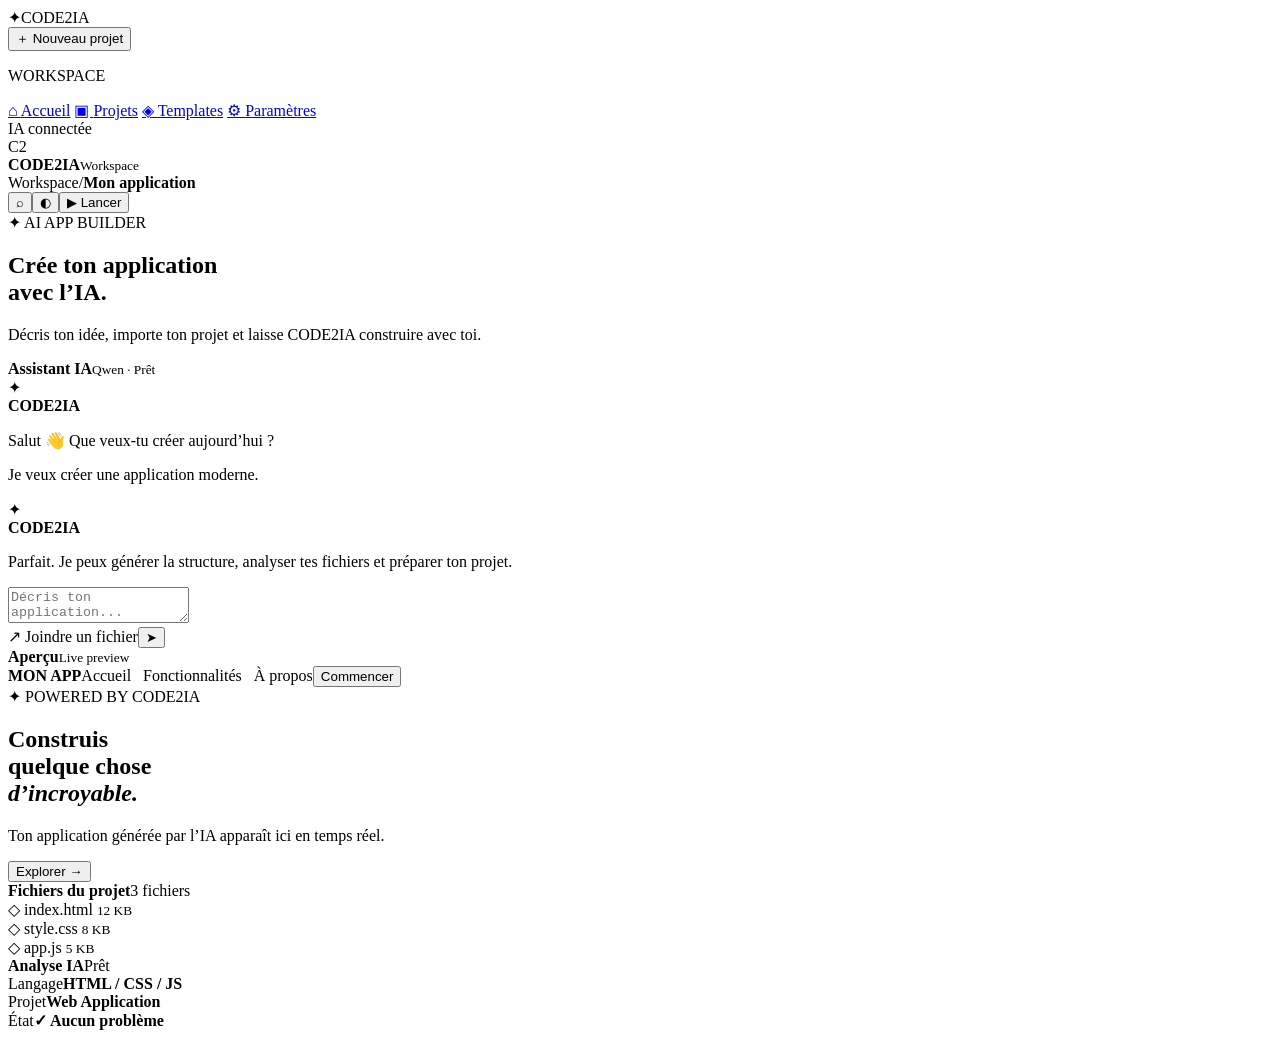
==== interface/index.html @ 7f8b7b65 "feat: add CODE2IA modern interface HTML" ====
<!DOCTYPE html>
<html lang="fr">
<head>
  <meta charset="UTF-8">
  <meta name="viewport" content="width=device-width, initial-scale=1.0">
  <title>CODE2IA — AI App Builder</title>
  <link rel="stylesheet" href="style.css">
</head>
<body>
  <div class="app-shell">
    <aside class="sidebar">
      <div class="brand"><span class="brand-mark">✦</span><span>CODE2IA</span></div>
      <button class="new-project">＋ Nouveau projet</button>
      <nav>
        <p class="nav-label">WORKSPACE</p>
        <a class="nav-item active" href="#">⌂ <span>Accueil</span></a>
        <a class="nav-item" href="#">▣ <span>Projets</span></a>
        <a class="nav-item" href="#">◈ <span>Templates</span></a>
        <a class="nav-item" href="#">⚙ <span>Paramètres</span></a>
      </nav>
      <div class="sidebar-bottom">
        <div class="status"><span></span> IA connectée</div>
        <div class="user"><div class="avatar">C2</div><div><strong>CODE2IA</strong><small>Workspace</small></div></div>
      </div>
    </aside>

    <main class="main">
      <header class="topbar">
        <div><span class="muted">Workspace</span><span class="slash">/</span><strong>Mon application</strong></div>
        <div class="top-actions"><button class="icon-btn">⌕</button><button class="icon-btn">◐</button><button class="run-btn">▶ Lancer</button></div>
      </header>

      <section class="hero">
        <div class="eyebrow">✦ AI APP BUILDER</div>
        <h1>Crée ton application<br><span>avec l’IA.</span></h1>
        <p>Décris ton idée, importe ton projet et laisse CODE2IA construire avec toi.</p>
      </section>

      <section class="workspace-grid">
        <div class="panel chat-panel">
          <div class="panel-head"><div><strong>Assistant IA</strong><small>Qwen · Prêt</small></div><span class="online-dot"></span></div>
          <div class="messages">
            <div class="message ai"><div class="mini-avatar">✦</div><div><strong>CODE2IA</strong><p>Salut 👋 Que veux-tu créer aujourd’hui ?</p></div></div>
            <div class="message user-message"><p>Je veux créer une application moderne.</p></div>
            <div class="message ai"><div class="mini-avatar">✦</div><div><strong>CODE2IA</strong><p>Parfait. Je peux générer la structure, analyser tes fichiers et préparer ton projet.</p></div></div>
          </div>
          <div class="prompt-box"><textarea placeholder="Décris ton application..." rows="2"></textarea><div class="prompt-footer"><span>↗ Joindre un fichier</span><button class="send">➤</button></div></div>
        </div>

        <div class="panel preview-panel">
          <div class="panel-head"><div><strong>Aperçu</strong><small>Live preview</small></div><div class="window-dots"><i></i><i></i><i></i></div></div>
          <div class="preview-screen">
            <div class="mock-nav"><b>MON APP</b><span>Accueil&nbsp;&nbsp; Fonctionnalités&nbsp;&nbsp; À propos</span><button>Commencer</button></div>
            <div class="mock-content"><div class="mock-badge">✦ POWERED BY CODE2IA</div><h2>Construis<br>quelque chose<br><em>d’incroyable.</em></h2><p>Ton application générée par l’IA apparaît ici en temps réel.</p><button class="mock-button">Explorer →</button></div>
          </div>
        </div>
      </section>

      <section class="bottom-grid">
        <div class="panel files-panel"><div class="panel-head"><strong>Fichiers du projet</strong><span>3 fichiers</span></div><div class="file-row"><span>◇</span> index.html <small>12 KB</small></div><div class="file-row"><span>◇</span> style.css <small>8 KB</small></div><div class="file-row"><span>◇</span> app.js <small>5 KB</small></div></div>
        <div class="panel analysis-panel"><div class="panel-head"><strong>Analyse IA</strong><span class="badge">Prêt</span></div><div class="analysis-line"><span>Langage</span><b>HTML / CSS / JS</b></div><div class="analysis-line"><span>Projet</span><b>Web Application</b></div><div class="analysis-line"><span>État</span><b class="success">✓ Aucun problème</b></div></div>
      </section>
    </main>
  </div>
</body>
</html>
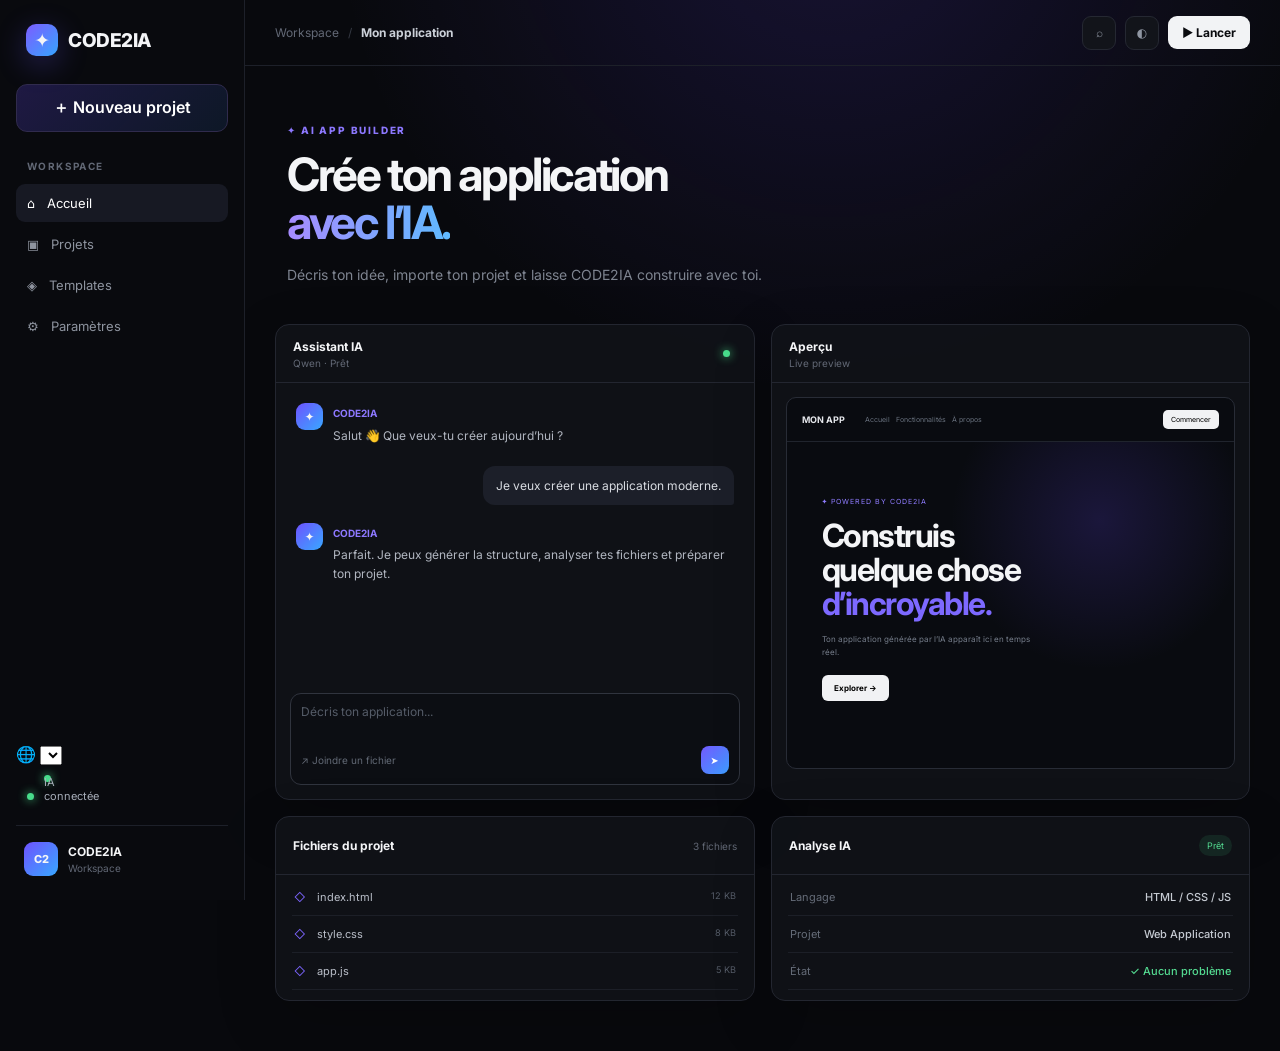
==== commit de587184: "feat: add language selector to interface" ====
--- a/interface/index.html
+++ b/interface/index.html
@@ -10,57 +10,59 @@
   <div class="app-shell">
     <aside class="sidebar">
       <div class="brand"><span class="brand-mark">✦</span><span>CODE2IA</span></div>
-      <button class="new-project">＋ Nouveau projet</button>
+      <button class="new-project" data-i18n="newProject">＋ Nouveau projet</button>
       <nav>
-        <p class="nav-label">WORKSPACE</p>
-        <a class="nav-item active" href="#">⌂ <span>Accueil</span></a>
-        <a class="nav-item" href="#">▣ <span>Projets</span></a>
-        <a class="nav-item" href="#">◈ <span>Templates</span></a>
-        <a class="nav-item" href="#">⚙ <span>Paramètres</span></a>
+        <p class="nav-label" data-i18n="workspace">WORKSPACE</p>
+        <a class="nav-item active" href="#">⌂ <span data-i18n="home">Accueil</span></a>
+        <a class="nav-item" href="#">▣ <span data-i18n="projects">Projets</span></a>
+        <a class="nav-item" href="#">◈ <span data-i18n="templates">Templates</span></a>
+        <a class="nav-item" href="#">⚙ <span data-i18n="settings">Paramètres</span></a>
       </nav>
       <div class="sidebar-bottom">
-        <div class="status"><span></span> IA connectée</div>
+        <div class="language-control">🌐 <select id="language-select" aria-label="Language"></select></div>
+        <div class="status"><span></span> <span data-i18n="connected">IA connectée</span></div>
         <div class="user"><div class="avatar">C2</div><div><strong>CODE2IA</strong><small>Workspace</small></div></div>
       </div>
     </aside>
 
     <main class="main">
       <header class="topbar">
-        <div><span class="muted">Workspace</span><span class="slash">/</span><strong>Mon application</strong></div>
-        <div class="top-actions"><button class="icon-btn">⌕</button><button class="icon-btn">◐</button><button class="run-btn">▶ Lancer</button></div>
+        <div><span class="muted" data-i18n="ws">Workspace</span><span class="slash">/</span><strong data-i18n="app">Mon application</strong></div>
+        <div class="top-actions"><button class="icon-btn">⌕</button><button class="icon-btn">◐</button><button class="run-btn" data-i18n="launch">▶ Lancer</button></div>
       </header>
 
       <section class="hero">
-        <div class="eyebrow">✦ AI APP BUILDER</div>
-        <h1>Crée ton application<br><span>avec l’IA.</span></h1>
-        <p>Décris ton idée, importe ton projet et laisse CODE2IA construire avec toi.</p>
+        <div class="eyebrow" data-i18n="eyebrow">✦ AI APP BUILDER</div>
+        <h1 data-i18n-title>Crée ton application<br><span>avec l’IA.</span></h1>
+        <p data-i18n="subtitle">Décris ton idée, importe ton projet et laisse CODE2IA construire avec toi.</p>
       </section>
 
       <section class="workspace-grid">
         <div class="panel chat-panel">
-          <div class="panel-head"><div><strong>Assistant IA</strong><small>Qwen · Prêt</small></div><span class="online-dot"></span></div>
+          <div class="panel-head"><div><strong data-i18n="assistant">Assistant IA</strong><small data-i18n="ready">Qwen · Prêt</small></div><span class="online-dot"></span></div>
           <div class="messages">
-            <div class="message ai"><div class="mini-avatar">✦</div><div><strong>CODE2IA</strong><p>Salut 👋 Que veux-tu créer aujourd’hui ?</p></div></div>
-            <div class="message user-message"><p>Je veux créer une application moderne.</p></div>
-            <div class="message ai"><div class="mini-avatar">✦</div><div><strong>CODE2IA</strong><p>Parfait. Je peux générer la structure, analyser tes fichiers et préparer ton projet.</p></div></div>
+            <div class="message ai"><div class="mini-avatar">✦</div><div><strong>CODE2IA</strong><p data-i18n="hello">Salut 👋 Que veux-tu créer aujourd’hui ?</p></div></div>
+            <div class="message user-message"><p data-i18n="userExample">Je veux créer une application moderne.</p></div>
+            <div class="message ai"><div class="mini-avatar">✦</div><div><strong>CODE2IA</strong><p data-i18n="answer">Parfait. Je peux générer la structure, analyser tes fichiers et préparer ton projet.</p></div></div>
           </div>
-          <div class="prompt-box"><textarea placeholder="Décris ton application..." rows="2"></textarea><div class="prompt-footer"><span>↗ Joindre un fichier</span><button class="send">➤</button></div></div>
+          <div class="prompt-box"><textarea data-i18n-placeholder="prompt" placeholder="Décris ton application..." rows="2"></textarea><div class="prompt-footer"><span data-i18n="attach">↗ Joindre un fichier</span><button class="send">➤</button></div></div>
         </div>
 
         <div class="panel preview-panel">
-          <div class="panel-head"><div><strong>Aperçu</strong><small>Live preview</small></div><div class="window-dots"><i></i><i></i><i></i></div></div>
+          <div class="panel-head"><div><strong data-i18n="preview">Aperçu</strong><small data-i18n="live">Live preview</small></div><div class="window-dots"><i></i><i></i><i></i></div></div>
           <div class="preview-screen">
-            <div class="mock-nav"><b>MON APP</b><span>Accueil&nbsp;&nbsp; Fonctionnalités&nbsp;&nbsp; À propos</span><button>Commencer</button></div>
-            <div class="mock-content"><div class="mock-badge">✦ POWERED BY CODE2IA</div><h2>Construis<br>quelque chose<br><em>d’incroyable.</em></h2><p>Ton application générée par l’IA apparaît ici en temps réel.</p><button class="mock-button">Explorer →</button></div>
+            <div class="mock-nav"><b>MON APP</b><span>Accueil&nbsp;&nbsp; Fonctionnalités&nbsp;&nbsp; À propos</span><button data-i18n="start">Commencer</button></div>
+            <div class="mock-content"><div class="mock-badge" data-i18n="powered">✦ POWERED BY CODE2IA</div><h2 data-i18n-mock-title>Construis<br>quelque chose<br><em>d’incroyable.</em></h2><p data-i18n="mockText">Ton application générée par l’IA apparaît ici en temps réel.</p><button class="mock-button" data-i18n="explore">Explorer →</button></div>
           </div>
         </div>
       </section>
 
       <section class="bottom-grid">
-        <div class="panel files-panel"><div class="panel-head"><strong>Fichiers du projet</strong><span>3 fichiers</span></div><div class="file-row"><span>◇</span> index.html <small>12 KB</small></div><div class="file-row"><span>◇</span> style.css <small>8 KB</small></div><div class="file-row"><span>◇</span> app.js <small>5 KB</small></div></div>
-        <div class="panel analysis-panel"><div class="panel-head"><strong>Analyse IA</strong><span class="badge">Prêt</span></div><div class="analysis-line"><span>Langage</span><b>HTML / CSS / JS</b></div><div class="analysis-line"><span>Projet</span><b>Web Application</b></div><div class="analysis-line"><span>État</span><b class="success">✓ Aucun problème</b></div></div>
+        <div class="panel files-panel"><div class="panel-head"><strong data-i18n="files">Fichiers du projet</strong><span data-i18n="fileCount">3 fichiers</span></div><div class="file-row"><span>◇</span> index.html <small>12 KB</small></div><div class="file-row"><span>◇</span> style.css <small>8 KB</small></div><div class="file-row"><span>◇</span> app.js <small>5 KB</small></div></div>
+        <div class="panel analysis-panel"><div class="panel-head"><strong data-i18n="analysis">Analyse IA</strong><span class="badge" data-i18n="ready">Prêt</span></div><div class="analysis-line"><span data-i18n="language">Langage</span><b>HTML / CSS / JS</b></div><div class="analysis-line"><span data-i18n="project">Projet</span><b data-i18n="webApp">Web Application</b></div><div class="analysis-line"><span data-i18n="state">État</span><b class="success" data-i18n="noProblem">✓ Aucun problème</b></div></div>
       </section>
     </main>
   </div>
+  <script src="i18n.js"></script>
 </body>
 </html>
--- a/interface/style.css
+++ b/interface/style.css
@@ -0,0 +1,6 @@
+@import url('https://fonts.googleapis.com/css2?family=Inter:wght@400;500;600;700;800&display=swap');
+
+*{box-sizing:border-box;margin:0;padding:0}html,body{min-height:100%;font-family:Inter,system-ui,sans-serif;background:#08090d;color:#f4f5f7}body{overflow-x:hidden}.app-shell{min-height:100vh;display:flex;background:radial-gradient(circle at 65% -10%,rgba(105,70,255,.16),transparent 35%),#08090d}.sidebar{width:245px;min-height:100vh;padding:24px 16px;border-right:1px solid #1d2029;background:rgba(10,11,16,.86);display:flex;flex-direction:column;position:fixed;left:0;top:0;bottom:0}.brand{display:flex;align-items:center;gap:10px;font-weight:800;font-size:19px;letter-spacing:-.5px;padding:0 10px 28px}.brand-mark{width:32px;height:32px;border-radius:10px;display:grid;place-items:center;background:linear-gradient(135deg,#7c5cff,#36a5ff);box-shadow:0 8px 30px rgba(103,82,255,.3)}button{font:inherit;border:0;cursor:pointer}.new-project{width:100%;padding:12px;border:1px solid #302b4d;border-radius:11px;color:#fff;background:linear-gradient(135deg,rgba(111,76,255,.22),rgba(50,142,255,.1));font-weight:600;margin-bottom:28px}.nav-label{font-size:10px;color:#626875;font-weight:700;letter-spacing:1.4px;padding:0 11px 9px}.nav-item{display:flex;gap:12px;align-items:center;color:#8e949f;text-decoration:none;padding:11px;border-radius:9px;font-size:13px;margin:3px 0}.nav-item.active,.nav-item:hover{background:#171923;color:#fff}.sidebar-bottom{margin-top:auto}.status{font-size:11px;color:#a7adb8;padding:10px 11px;margin-bottom:12px}.status span,.online-dot{display:inline-block;width:7px;height:7px;border-radius:50%;background:#48dc8b;box-shadow:0 0 10px #48dc8b;margin-right:7px}.user{display:flex;align-items:center;gap:10px;border-top:1px solid #1d2029;padding:16px 8px 0}.avatar,.mini-avatar{display:grid;place-items:center;border-radius:9px;background:linear-gradient(135deg,#6e52ff,#38a8ff);font-weight:800}.avatar{width:34px;height:34px;font-size:11px}.user strong{display:block;font-size:12px}.user small,.panel-head small{display:block;color:#626875;font-size:10px;margin-top:3px}.main{width:calc(100% - 245px);margin-left:245px;padding-bottom:50px}.topbar{height:66px;border-bottom:1px solid #1d2029;display:flex;align-items:center;justify-content:space-between;padding:0 30px;color:#cbd0d8;font-size:12px}.muted{color:#626875}.slash{color:#353943;padding:0 9px}.top-actions{display:flex;align-items:center;gap:9px}.icon-btn{background:#12141a;color:#8f96a2;border:1px solid #252832;border-radius:9px;width:34px;height:34px}.run-btn{background:#f2f3f5;color:#090a0e;border-radius:9px;padding:9px 14px;font-weight:700;font-size:12px}.hero{padding:58px 42px 38px;max-width:800px}.eyebrow{color:#8d78ff;font-size:10px;font-weight:800;letter-spacing:1.8px;margin-bottom:14px}.hero h1{font-size:46px;line-height:1.05;letter-spacing:-2.4px}.hero h1 span{background:linear-gradient(90deg,#a78bff,#5fbaff);-webkit-background-clip:text;background-clip:text;color:transparent}.hero p{color:#7e8490;font-size:14px;margin-top:16px;max-width:550px;line-height:1.7}.workspace-grid,.bottom-grid{display:grid;grid-template-columns:1fr 1fr;gap:16px;padding:0 30px}.panel{background:rgba(16,18,24,.9);border:1px solid #232630;border-radius:14px;overflow:hidden;box-shadow:0 20px 60px rgba(0,0,0,.18)}.panel-head{height:58px;padding:0 17px;border-bottom:1px solid #232630;display:flex;align-items:center;justify-content:space-between;font-size:12px}.messages{padding:20px;min-height:310px}.message{display:flex;gap:10px;margin-bottom:18px;font-size:12px;line-height:1.6}.message strong{font-size:10px;color:#8d78ff}.message p{color:#b1b6c0;margin-top:3px}.mini-avatar{width:27px;height:27px;min-width:27px;font-size:12px}.user-message{justify-content:flex-end}.user-message p{background:#1c1f29;color:#d8dbe1;padding:10px 13px;border-radius:12px 12px 3px 12px;max-width:75%}.prompt-box{margin:0 14px 14px;border:1px solid #30343e;background:#0c0e13;border-radius:11px;padding:10px}.prompt-box textarea{width:100%;resize:none;border:0;outline:0;background:transparent;color:#ddd;font:12px Inter}.prompt-box textarea::placeholder{color:#555c68}.prompt-footer{display:flex;align-items:center;justify-content:space-between;color:#626975;font-size:10px;margin-top:8px}.send{width:28px;height:28px;border-radius:8px;background:linear-gradient(135deg,#7359ff,#3c9eff);color:white}.preview-screen{margin:14px;background:#090b10;border:1px solid #282c36;border-radius:10px;min-height:372px;overflow:hidden}.mock-nav{height:44px;border-bottom:1px solid #20242d;display:flex;align-items:center;padding:0 15px;gap:20px;font-size:7px;color:#69717e}.mock-nav b{color:#e5e7eb;font-size:9px}.mock-nav span{flex:1}.mock-nav button{font-size:7px;background:#f1f2f4;border-radius:5px;padding:5px 8px}.mock-content{padding:55px 35px;background:radial-gradient(circle at 70% 25%,rgba(107,75,255,.18),transparent 38%)}.mock-badge{font-size:7px;color:#8f7cff;letter-spacing:1px}.mock-content h2{font-size:32px;line-height:1.05;letter-spacing:-1.5px;margin:13px 0}.mock-content em{font-style:normal;color:#7d69ff}.mock-content p{font-size:8px;color:#777f8c;max-width:220px;line-height:1.6}.mock-button{margin-top:16px;padding:8px 12px;background:#f1f2f4;border-radius:6px;font-size:8px;font-weight:700}.bottom-grid{margin-top:16px}.files-panel,.analysis-panel{padding-bottom:10px}.files-panel .panel-head,.analysis-panel .panel-head{margin-bottom:4px}.files-panel .panel-head>span{color:#626875;font-size:10px}.file-row,.analysis-line{margin:0 16px;padding:11px 2px;border-bottom:1px solid #1c1f27;font-size:11px;color:#b9bec8}.file-row span{color:#7c65ff;margin-right:8px}.file-row small{float:right;color:#555c68}.analysis-line{display:flex;justify-content:space-between}.analysis-line span{color:#656c78}.analysis-line b{font-weight:500;color:#c5cad2}.badge{font-size:9px;padding:5px 8px;border-radius:20px;background:rgba(72,220,139,.1);color:#54db91}.success{color:#54db91!important}
+
+@media(max-width:900px){.sidebar{width:72px;padding:20px 10px}.brand span:last-child,.new-project,.nav-label,.nav-item span,.sidebar-bottom .status,.user>div:not(.avatar){display:none}.brand{padding:0 10px 28px}.nav-item{justify-content:center}.main{width:calc(100% - 72px);margin-left:72px}.workspace-grid,.bottom-grid{grid-template-columns:1fr}.hero h1{font-size:38px}}
+@media(max-width:600px){.topbar{padding:0 15px}.hero{padding:40px 20px 30px}.hero h1{font-size:34px}.workspace-grid,.bottom-grid{padding:0 15px}.top-actions .icon-btn{display:none}.mock-content h2{font-size:27px}}
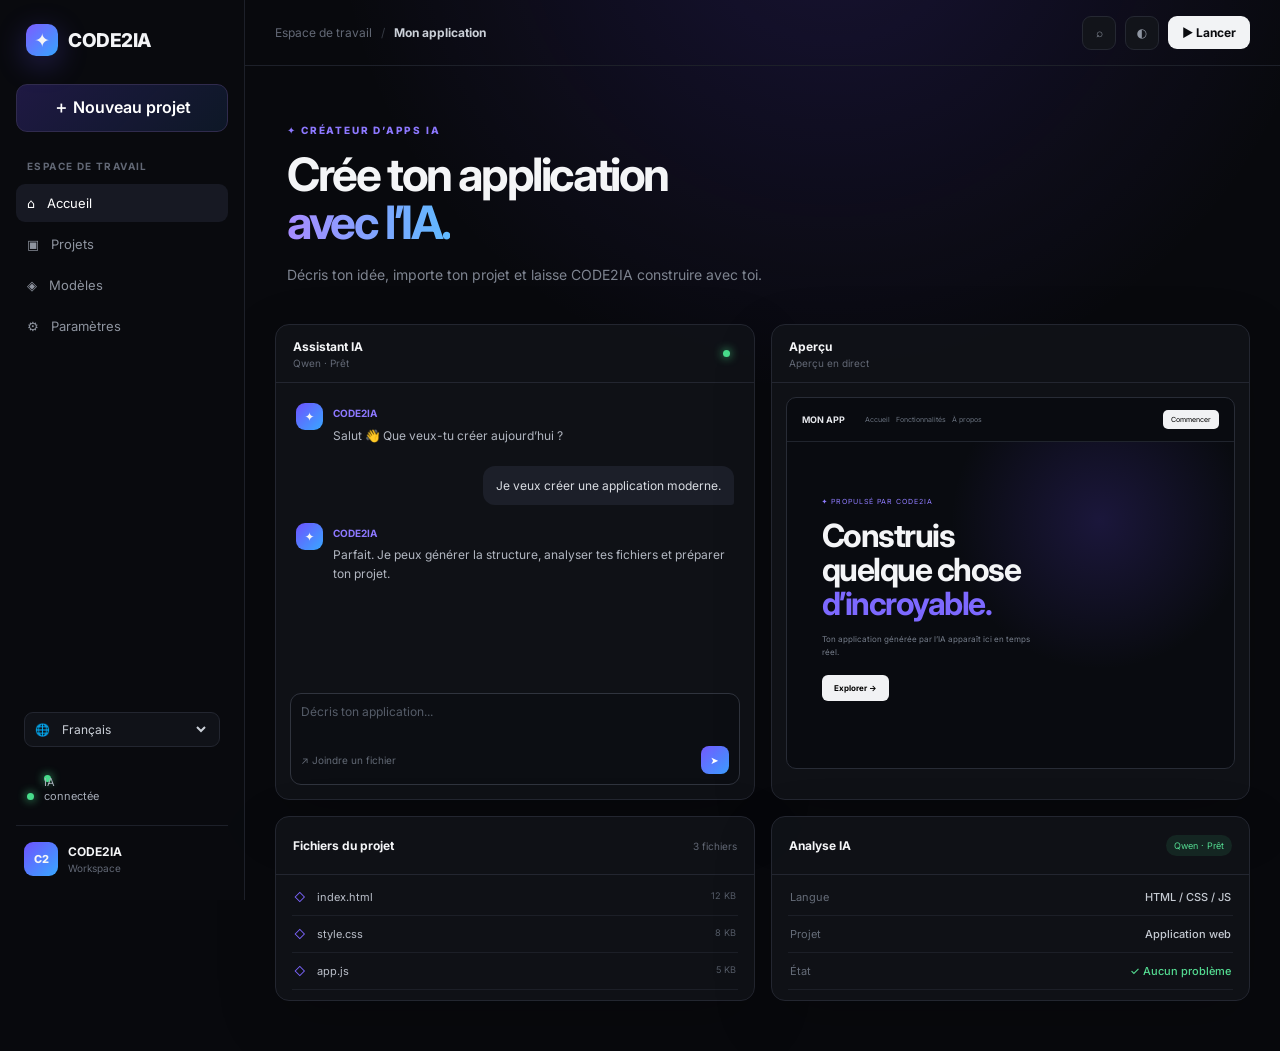
==== commit d88da0df: "feat: make interface buttons interactive" ====
--- a/interface/index.html
+++ b/interface/index.html
@@ -28,7 +28,7 @@
     <main class="main">
       <header class="topbar">
         <div><span class="muted" data-i18n="ws">Workspace</span><span class="slash">/</span><strong data-i18n="app">Mon application</strong></div>
-        <div class="top-actions"><button class="icon-btn">⌕</button><button class="icon-btn">◐</button><button class="run-btn" data-i18n="launch">▶ Lancer</button></div>
+        <div class="top-actions"><button class="icon-btn" id="search-btn" title="Search">⌕</button><button class="icon-btn" id="theme-btn" title="Theme">◐</button><button class="run-btn" id="run-btn" data-i18n="launch">▶ Lancer</button></div>
       </header>
 
       <section class="hero">
@@ -40,19 +40,19 @@
       <section class="workspace-grid">
         <div class="panel chat-panel">
           <div class="panel-head"><div><strong data-i18n="assistant">Assistant IA</strong><small data-i18n="ready">Qwen · Prêt</small></div><span class="online-dot"></span></div>
-          <div class="messages">
+          <div class="messages" id="messages">
             <div class="message ai"><div class="mini-avatar">✦</div><div><strong>CODE2IA</strong><p data-i18n="hello">Salut 👋 Que veux-tu créer aujourd’hui ?</p></div></div>
             <div class="message user-message"><p data-i18n="userExample">Je veux créer une application moderne.</p></div>
             <div class="message ai"><div class="mini-avatar">✦</div><div><strong>CODE2IA</strong><p data-i18n="answer">Parfait. Je peux générer la structure, analyser tes fichiers et préparer ton projet.</p></div></div>
           </div>
-          <div class="prompt-box"><textarea data-i18n-placeholder="prompt" placeholder="Décris ton application..." rows="2"></textarea><div class="prompt-footer"><span data-i18n="attach">↗ Joindre un fichier</span><button class="send">➤</button></div></div>
+          <div class="prompt-box"><textarea id="prompt-input" data-i18n-placeholder="prompt" placeholder="Décris ton application..." rows="2"></textarea><div class="prompt-footer"><label for="file-input" data-i18n="attach" style="cursor:pointer">↗ Joindre un fichier</label><input id="file-input" type="file" hidden><button class="send" id="send-btn">➤</button></div></div>
         </div>
 
         <div class="panel preview-panel">
           <div class="panel-head"><div><strong data-i18n="preview">Aperçu</strong><small data-i18n="live">Live preview</small></div><div class="window-dots"><i></i><i></i><i></i></div></div>
           <div class="preview-screen">
-            <div class="mock-nav"><b>MON APP</b><span>Accueil&nbsp;&nbsp; Fonctionnalités&nbsp;&nbsp; À propos</span><button data-i18n="start">Commencer</button></div>
-            <div class="mock-content"><div class="mock-badge" data-i18n="powered">✦ POWERED BY CODE2IA</div><h2 data-i18n-mock-title>Construis<br>quelque chose<br><em>d’incroyable.</em></h2><p data-i18n="mockText">Ton application générée par l’IA apparaît ici en temps réel.</p><button class="mock-button" data-i18n="explore">Explorer →</button></div>
+            <div class="mock-nav"><b>MON APP</b><span>Accueil&nbsp;&nbsp; Fonctionnalités&nbsp;&nbsp; À propos</span><button id="start-btn" data-i18n="start">Commencer</button></div>
+            <div class="mock-content"><div class="mock-badge" data-i18n="powered">✦ POWERED BY CODE2IA</div><h2 data-i18n-mock-title>Construis<br>quelque chose<br><em>d’incroyable.</em></h2><p data-i18n="mockText">Ton application générée par l’IA apparaît ici en temps réel.</p><button class="mock-button" id="explore-btn" data-i18n="explore">Explorer →</button></div>
           </div>
         </div>
       </section>
@@ -63,6 +63,84 @@
       </section>
     </main>
   </div>
+
+  <script>
+    const messages = document.getElementById('messages');
+    const promptInput = document.getElementById('prompt-input');
+
+    function addMessage(text, type) {
+      const box = document.createElement('div');
+      box.className = 'message ' + (type === 'user' ? 'user-message' : 'ai');
+      if (type === 'user') {
+        box.innerHTML = '<p></p>';
+        box.querySelector('p').textContent = text;
+      } else {
+        box.innerHTML = '<div class="mini-avatar">✦</div><div><strong>CODE2IA</strong><p></p></div>';
+        box.querySelector('p').textContent = text;
+      }
+      messages.appendChild(box);
+      messages.scrollTop = messages.scrollHeight;
+    }
+
+    document.getElementById('send-btn').addEventListener('click', () => {
+      const text = promptInput.value.trim();
+      if (!text) return;
+      addMessage(text, 'user');
+      promptInput.value = '';
+      setTimeout(() => addMessage('Je suis prêt à analyser ta demande. La connexion au moteur IA sera configurée à l’étape suivante.', 'ai'), 450);
+    });
+
+    promptInput.addEventListener('keydown', e => {
+      if (e.key === 'Enter' && !e.shiftKey) {
+        e.preventDefault();
+        document.getElementById('send-btn').click();
+      }
+    });
+
+    document.getElementById('file-input').addEventListener('change', e => {
+      if (e.target.files[0]) addMessage('Fichier sélectionné : ' + e.target.files[0].name, 'user');
+    });
+
+    document.querySelector('.new-project').addEventListener('click', () => {
+      promptInput.value = '';
+      messages.innerHTML = '';
+      addMessage('Nouveau projet créé. Décris ce que tu veux construire.', 'ai');
+      document.querySelectorAll('.nav-item').forEach(x => x.classList.remove('active'));
+      document.querySelector('.nav-item').classList.add('active');
+    });
+
+    document.querySelectorAll('.nav-item').forEach(item => item.addEventListener('click', e => {
+      e.preventDefault();
+      document.querySelectorAll('.nav-item').forEach(x => x.classList.remove('active'));
+      item.classList.add('active');
+      const text = item.innerText.trim();
+      addMessage('Section « ' + text + ' » sélectionnée.', 'ai');
+    }));
+
+    document.getElementById('theme-btn').addEventListener('click', () => {
+      document.body.classList.toggle('light-mode');
+      localStorage.setItem('code2ia-theme', document.body.classList.contains('light-mode') ? 'light' : 'dark');
+    });
+    if (localStorage.getItem('code2ia-theme') === 'light') document.body.classList.add('light-mode');
+
+    document.getElementById('search-btn').addEventListener('click', () => {
+      promptInput.focus();
+      promptInput.placeholder = 'Recherche / décris ton idée...';
+    });
+
+    document.getElementById('run-btn').addEventListener('click', () => {
+      addMessage('▶ Aperçu lancé. Le moteur de génération sera connecté dans la configuration IA.', 'ai');
+    });
+
+    document.getElementById('start-btn').addEventListener('click', () => {
+      document.querySelector('.preview-screen').scrollIntoView({behavior:'smooth', block:'center'});
+      addMessage('Aperçu de l’application lancé.', 'ai');
+    });
+
+    document.getElementById('explore-btn').addEventListener('click', () => {
+      addMessage('Exploration de l’aperçu ouverte.', 'ai');
+    });
+  </script>
   <script src="i18n.js"></script>
 </body>
-</html>
+</html>
--- a/interface/style.css
+++ b/interface/style.css
@@ -1,6 +1,6 @@
 @import url('https://fonts.googleapis.com/css2?family=Inter:wght@400;500;600;700;800&display=swap');
 
-*{box-sizing:border-box;margin:0;padding:0}html,body{min-height:100%;font-family:Inter,system-ui,sans-serif;background:#08090d;color:#f4f5f7}body{overflow-x:hidden}.app-shell{min-height:100vh;display:flex;background:radial-gradient(circle at 65% -10%,rgba(105,70,255,.16),transparent 35%),#08090d}.sidebar{width:245px;min-height:100vh;padding:24px 16px;border-right:1px solid #1d2029;background:rgba(10,11,16,.86);display:flex;flex-direction:column;position:fixed;left:0;top:0;bottom:0}.brand{display:flex;align-items:center;gap:10px;font-weight:800;font-size:19px;letter-spacing:-.5px;padding:0 10px 28px}.brand-mark{width:32px;height:32px;border-radius:10px;display:grid;place-items:center;background:linear-gradient(135deg,#7c5cff,#36a5ff);box-shadow:0 8px 30px rgba(103,82,255,.3)}button{font:inherit;border:0;cursor:pointer}.new-project{width:100%;padding:12px;border:1px solid #302b4d;border-radius:11px;color:#fff;background:linear-gradient(135deg,rgba(111,76,255,.22),rgba(50,142,255,.1));font-weight:600;margin-bottom:28px}.nav-label{font-size:10px;color:#626875;font-weight:700;letter-spacing:1.4px;padding:0 11px 9px}.nav-item{display:flex;gap:12px;align-items:center;color:#8e949f;text-decoration:none;padding:11px;border-radius:9px;font-size:13px;margin:3px 0}.nav-item.active,.nav-item:hover{background:#171923;color:#fff}.sidebar-bottom{margin-top:auto}.status{font-size:11px;color:#a7adb8;padding:10px 11px;margin-bottom:12px}.status span,.online-dot{display:inline-block;width:7px;height:7px;border-radius:50%;background:#48dc8b;box-shadow:0 0 10px #48dc8b;margin-right:7px}.user{display:flex;align-items:center;gap:10px;border-top:1px solid #1d2029;padding:16px 8px 0}.avatar,.mini-avatar{display:grid;place-items:center;border-radius:9px;background:linear-gradient(135deg,#6e52ff,#38a8ff);font-weight:800}.avatar{width:34px;height:34px;font-size:11px}.user strong{display:block;font-size:12px}.user small,.panel-head small{display:block;color:#626875;font-size:10px;margin-top:3px}.main{width:calc(100% - 245px);margin-left:245px;padding-bottom:50px}.topbar{height:66px;border-bottom:1px solid #1d2029;display:flex;align-items:center;justify-content:space-between;padding:0 30px;color:#cbd0d8;font-size:12px}.muted{color:#626875}.slash{color:#353943;padding:0 9px}.top-actions{display:flex;align-items:center;gap:9px}.icon-btn{background:#12141a;color:#8f96a2;border:1px solid #252832;border-radius:9px;width:34px;height:34px}.run-btn{background:#f2f3f5;color:#090a0e;border-radius:9px;padding:9px 14px;font-weight:700;font-size:12px}.hero{padding:58px 42px 38px;max-width:800px}.eyebrow{color:#8d78ff;font-size:10px;font-weight:800;letter-spacing:1.8px;margin-bottom:14px}.hero h1{font-size:46px;line-height:1.05;letter-spacing:-2.4px}.hero h1 span{background:linear-gradient(90deg,#a78bff,#5fbaff);-webkit-background-clip:text;background-clip:text;color:transparent}.hero p{color:#7e8490;font-size:14px;margin-top:16px;max-width:550px;line-height:1.7}.workspace-grid,.bottom-grid{display:grid;grid-template-columns:1fr 1fr;gap:16px;padding:0 30px}.panel{background:rgba(16,18,24,.9);border:1px solid #232630;border-radius:14px;overflow:hidden;box-shadow:0 20px 60px rgba(0,0,0,.18)}.panel-head{height:58px;padding:0 17px;border-bottom:1px solid #232630;display:flex;align-items:center;justify-content:space-between;font-size:12px}.messages{padding:20px;min-height:310px}.message{display:flex;gap:10px;margin-bottom:18px;font-size:12px;line-height:1.6}.message strong{font-size:10px;color:#8d78ff}.message p{color:#b1b6c0;margin-top:3px}.mini-avatar{width:27px;height:27px;min-width:27px;font-size:12px}.user-message{justify-content:flex-end}.user-message p{background:#1c1f29;color:#d8dbe1;padding:10px 13px;border-radius:12px 12px 3px 12px;max-width:75%}.prompt-box{margin:0 14px 14px;border:1px solid #30343e;background:#0c0e13;border-radius:11px;padding:10px}.prompt-box textarea{width:100%;resize:none;border:0;outline:0;background:transparent;color:#ddd;font:12px Inter}.prompt-box textarea::placeholder{color:#555c68}.prompt-footer{display:flex;align-items:center;justify-content:space-between;color:#626975;font-size:10px;margin-top:8px}.send{width:28px;height:28px;border-radius:8px;background:linear-gradient(135deg,#7359ff,#3c9eff);color:white}.preview-screen{margin:14px;background:#090b10;border:1px solid #282c36;border-radius:10px;min-height:372px;overflow:hidden}.mock-nav{height:44px;border-bottom:1px solid #20242d;display:flex;align-items:center;padding:0 15px;gap:20px;font-size:7px;color:#69717e}.mock-nav b{color:#e5e7eb;font-size:9px}.mock-nav span{flex:1}.mock-nav button{font-size:7px;background:#f1f2f4;border-radius:5px;padding:5px 8px}.mock-content{padding:55px 35px;background:radial-gradient(circle at 70% 25%,rgba(107,75,255,.18),transparent 38%)}.mock-badge{font-size:7px;color:#8f7cff;letter-spacing:1px}.mock-content h2{font-size:32px;line-height:1.05;letter-spacing:-1.5px;margin:13px 0}.mock-content em{font-style:normal;color:#7d69ff}.mock-content p{font-size:8px;color:#777f8c;max-width:220px;line-height:1.6}.mock-button{margin-top:16px;padding:8px 12px;background:#f1f2f4;border-radius:6px;font-size:8px;font-weight:700}.bottom-grid{margin-top:16px}.files-panel,.analysis-panel{padding-bottom:10px}.files-panel .panel-head,.analysis-panel .panel-head{margin-bottom:4px}.files-panel .panel-head>span{color:#626875;font-size:10px}.file-row,.analysis-line{margin:0 16px;padding:11px 2px;border-bottom:1px solid #1c1f27;font-size:11px;color:#b9bec8}.file-row span{color:#7c65ff;margin-right:8px}.file-row small{float:right;color:#555c68}.analysis-line{display:flex;justify-content:space-between}.analysis-line span{color:#656c78}.analysis-line b{font-weight:500;color:#c5cad2}.badge{font-size:9px;padding:5px 8px;border-radius:20px;background:rgba(72,220,139,.1);color:#54db91}.success{color:#54db91!important}
+*{box-sizing:border-box;margin:0;padding:0}html,body{min-height:100%;font-family:Inter,system-ui,sans-serif;background:#08090d;color:#f4f5f7}body{overflow-x:hidden}.app-shell{min-height:100vh;display:flex;background:radial-gradient(circle at 65% -10%,rgba(105,70,255,.16),transparent 35%),#08090d}.sidebar{width:245px;min-height:100vh;padding:24px 16px;border-right:1px solid #1d2029;background:rgba(10,11,16,.86);display:flex;flex-direction:column;position:fixed;left:0;top:0;bottom:0}.brand{display:flex;align-items:center;gap:10px;font-weight:800;font-size:19px;letter-spacing:-.5px;padding:0 10px 28px}.brand-mark{width:32px;height:32px;border-radius:10px;display:grid;place-items:center;background:linear-gradient(135deg,#7c5cff,#36a5ff);box-shadow:0 8px 30px rgba(103,82,255,.3)}button{font:inherit;border:0;cursor:pointer}.new-project{width:100%;padding:12px;border:1px solid #302b4d;border-radius:11px;color:#fff;background:linear-gradient(135deg,rgba(111,76,255,.22),rgba(50,142,255,.1));font-weight:600;margin-bottom:28px}.language-control{display:flex;align-items:center;gap:8px;margin:-16px 8px 18px;padding:8px 10px;border:1px solid #232630;border-radius:9px;background:#101218;color:#8e949f;font-size:12px}.language-control #language-select{flex:1;min-width:0;background:transparent;color:#cbd0d8;border:0;outline:0;font:inherit;cursor:pointer}.language-control #language-select option{background:#101218;color:#f4f5f7}.nav-label{font-size:10px;color:#626875;font-weight:700;letter-spacing:1.4px;padding:0 11px 9px}.nav-item{display:flex;gap:12px;align-items:center;color:#8e949f;text-decoration:none;padding:11px;border-radius:9px;font-size:13px;margin:3px 0}.nav-item.active,.nav-item:hover{background:#171923;color:#fff}.sidebar-bottom{margin-top:auto}.status{font-size:11px;color:#a7adb8;padding:10px 11px;margin-bottom:12px}.status span,.online-dot{display:inline-block;width:7px;height:7px;border-radius:50%;background:#48dc8b;box-shadow:0 0 10px #48dc8b;margin-right:7px}.user{display:flex;align-items:center;gap:10px;border-top:1px solid #1d2029;padding:16px 8px 0}.avatar,.mini-avatar{display:grid;place-items:center;border-radius:9px;background:linear-gradient(135deg,#6e52ff,#38a8ff);font-weight:800}.avatar{width:34px;height:34px;font-size:11px}.user strong{display:block;font-size:12px}.user small,.panel-head small{display:block;color:#626875;font-size:10px;margin-top:3px}.main{width:calc(100% - 245px);margin-left:245px;padding-bottom:50px}.topbar{height:66px;border-bottom:1px solid #1d2029;display:flex;align-items:center;justify-content:space-between;padding:0 30px;color:#cbd0d8;font-size:12px}.muted{color:#626875}.slash{color:#353943;padding:0 9px}.top-actions{display:flex;align-items:center;gap:9px}.icon-btn{background:#12141a;color:#8f96a2;border:1px solid #252832;border-radius:9px;width:34px;height:34px}.run-btn{background:#f2f3f5;color:#090a0e;border-radius:9px;padding:9px 14px;font-weight:700;font-size:12px}.hero{padding:58px 42px 38px;max-width:800px}.eyebrow{color:#8d78ff;font-size:10px;font-weight:800;letter-spacing:1.8px;margin-bottom:14px}.hero h1{font-size:46px;line-height:1.05;letter-spacing:-2.4px}.hero h1 span{background:linear-gradient(90deg,#a78bff,#5fbaff);-webkit-background-clip:text;background-clip:text;color:transparent}.hero p{color:#7e8490;font-size:14px;margin-top:16px;max-width:550px;line-height:1.7}.workspace-grid,.bottom-grid{display:grid;grid-template-columns:1fr 1fr;gap:16px;padding:0 30px}.panel{background:rgba(16,18,24,.9);border:1px solid #232630;border-radius:14px;overflow:hidden;box-shadow:0 20px 60px rgba(0,0,0,.18)}.panel-head{height:58px;padding:0 17px;border-bottom:1px solid #232630;display:flex;align-items:center;justify-content:space-between;font-size:12px}.messages{padding:20px;min-height:310px}.message{display:flex;gap:10px;margin-bottom:18px;font-size:12px;line-height:1.6}.message strong{font-size:10px;color:#8d78ff}.message p{color:#b1b6c0;margin-top:3px}.mini-avatar{width:27px;height:27px;min-width:27px;font-size:12px}.user-message{justify-content:flex-end}.user-message p{background:#1c1f29;color:#d8dbe1;padding:10px 13px;border-radius:12px 12px 3px 12px;max-width:75%}.prompt-box{margin:0 14px 14px;border:1px solid #30343e;background:#0c0e13;border-radius:11px;padding:10px}.prompt-box textarea{width:100%;resize:none;border:0;outline:0;background:transparent;color:#ddd;font:12px Inter}.prompt-box textarea::placeholder{color:#555c68}.prompt-footer{display:flex;align-items:center;justify-content:space-between;color:#626975;font-size:10px;margin-top:8px}.send{width:28px;height:28px;border-radius:8px;background:linear-gradient(135deg,#7359ff,#3c9eff);color:white}.preview-screen{margin:14px;background:#090b10;border:1px solid #282c36;border-radius:10px;min-height:372px;overflow:hidden}.mock-nav{height:44px;border-bottom:1px solid #20242d;display:flex;align-items:center;padding:0 15px;gap:20px;font-size:7px;color:#69717e}.mock-nav b{color:#e5e7eb;font-size:9px}.mock-nav span{flex:1}.mock-nav button{font-size:7px;background:#f1f2f4;border-radius:5px;padding:5px 8px}.mock-content{padding:55px 35px;background:radial-gradient(circle at 70% 25%,rgba(107,75,255,.18),transparent 38%)}.mock-badge{font-size:7px;color:#8f7cff;letter-spacing:1px}.mock-content h2{font-size:32px;line-height:1.05;letter-spacing:-1.5px;margin:13px 0}.mock-content em{font-style:normal;color:#7d69ff}.mock-content p{font-size:8px;color:#777f8c;max-width:220px;line-height:1.6}.mock-button{margin-top:16px;padding:8px 12px;background:#f1f2f4;border-radius:6px;font-size:8px;font-weight:700}.bottom-grid{margin-top:16px}.files-panel,.analysis-panel{padding-bottom:10px}.files-panel .panel-head,.analysis-panel .panel-head{margin-bottom:4px}.files-panel .panel-head>span{color:#626875;font-size:10px}.file-row,.analysis-line{margin:0 16px;padding:11px 2px;border-bottom:1px solid #1c1f27;font-size:11px;color:#b9bec8}.file-row span{color:#7c65ff;margin-right:8px}.file-row small{float:right;color:#555c68}.analysis-line{display:flex;justify-content:space-between}.analysis-line span{color:#656c78}.analysis-line b{font-weight:500;color:#c5cad2}.badge{font-size:9px;padding:5px 8px;border-radius:20px;background:rgba(72,220,139,.1);color:#54db91}.success{color:#54db91!important}
 
-@media(max-width:900px){.sidebar{width:72px;padding:20px 10px}.brand span:last-child,.new-project,.nav-label,.nav-item span,.sidebar-bottom .status,.user>div:not(.avatar){display:none}.brand{padding:0 10px 28px}.nav-item{justify-content:center}.main{width:calc(100% - 72px);margin-left:72px}.workspace-grid,.bottom-grid{grid-template-columns:1fr}.hero h1{font-size:38px}}
+@media(max-width:900px){.sidebar{width:72px;padding:20px 10px}.brand span:last-child,.new-project,.language-control,.nav-label,.nav-item span,.sidebar-bottom .status,.user>div:not(.avatar){display:none}.brand{padding:0 10px 28px}.nav-item{justify-content:center}.main{width:calc(100% - 72px);margin-left:72px}.workspace-grid,.bottom-grid{grid-template-columns:1fr}.hero h1{font-size:38px}}
 @media(max-width:600px){.topbar{padding:0 15px}.hero{padding:40px 20px 30px}.hero h1{font-size:34px}.workspace-grid,.bottom-grid{padding:0 15px}.top-actions .icon-btn{display:none}.mock-content h2{font-size:27px}}
